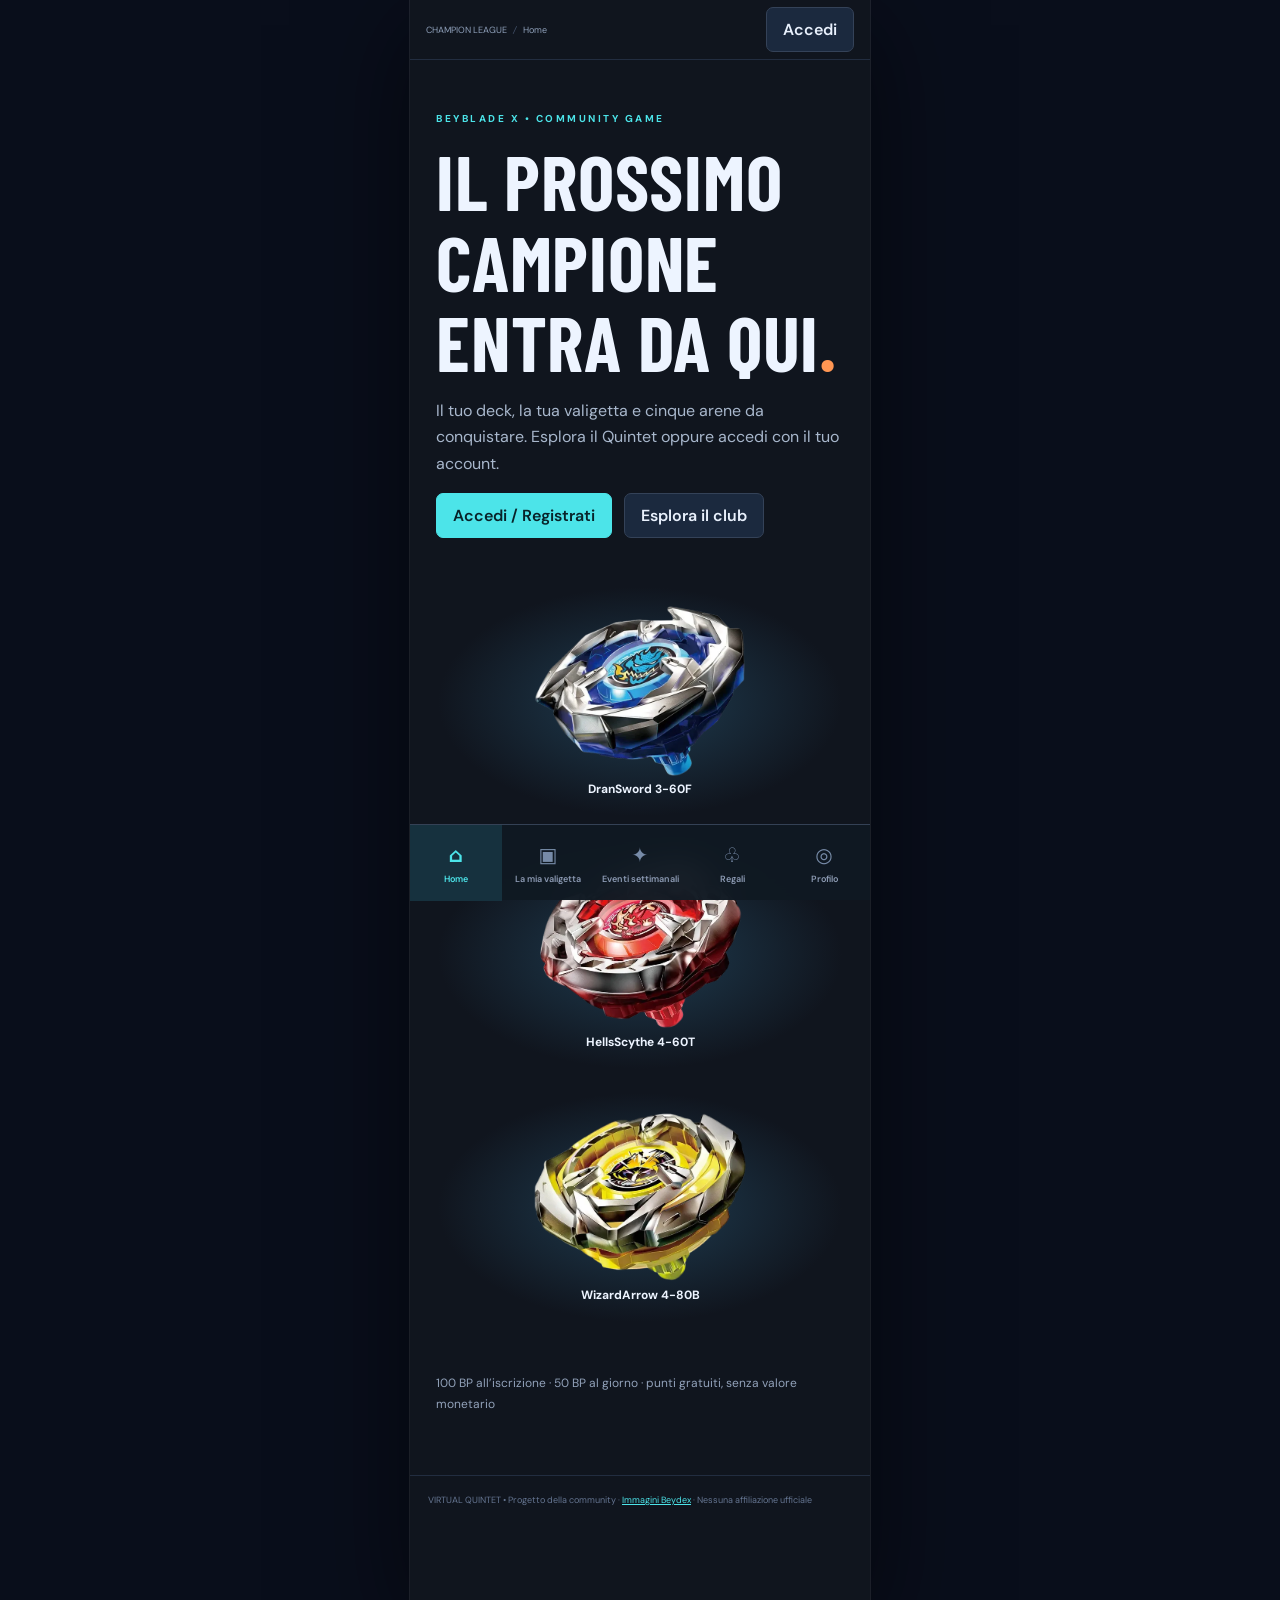
==== games.html @ 73322125 "Add files via upload" ====
<!doctype html><html lang="it"><head><meta charset="UTF-8"><meta name="viewport" content="width=device-width, initial-scale=1"><meta name="theme-color" content="#0b1020"><link rel="icon" href="./assets/icon-CeprJW05.svg"><link rel="manifest" href="./manifest.webmanifest"><title>Virtual Quintet • Beyblade X</title><script src="./supabase-config.js"></script><script src="./deck-stats.js"></script><link rel="apple-touch-icon" href="./assets/icon-180-DXrh7TxJ.png">  <script type="module" crossorigin src="./assets/virtual-quintet.source-CoMfW4U3.js"></script>
  <link rel="modulepreload" crossorigin href="./assets/react-DsRUno5P.js">
  <link rel="modulepreload" crossorigin href="./assets/qr-DpynCwP9.js">
  <link rel="modulepreload" crossorigin href="./assets/supabase-s3XNS0mn.js">
  <link rel="stylesheet" crossorigin href="./assets/virtual-quintet-CbbMuNI2.css">
</head><body><div id="vq-root"></div></body></html>
---- assets/virtual-quintet-CbbMuNI2.css ----
@import"https://fonts.googleapis.com/css2?family=Barlow+Condensed:wght@500;600;700;800&family=DM+Sans:wght@400;500;600;700&display=swap";:root{font-family:DM Sans,system-ui,sans-serif;color:#edf4ff;background:#090e1b;font-synthesis:none;color-scheme:dark;--muted:#8d9ab2;--cyan:#4ce4e9;--orange:#ff9653;--line:#273247}*{box-sizing:border-box}body{margin:0}button,input,select{font:inherit}button,a.button,.file-button{border:1px solid #344258;color:#e8f0fc;background:#1b293e;border-radius:7px;padding:11px 16px;cursor:pointer;font-weight:600;text-decoration:none;display:inline-flex;align-items:center;justify-content:center;gap:8px}button:hover,a.button:hover{border-color:var(--cyan);background:#24394c}button:disabled{opacity:.4;cursor:not-allowed}.primary{background:var(--cyan)!important;color:#082329!important;border-color:var(--cyan)!important}input,select{width:100%;padding:11px;border:1px solid #344258;background:#0c1526;border-radius:6px;color:#edf4ff}input[type=checkbox]{width:auto}input[type=range]{width:160px}label{display:block;font-size:13px;color:#b5c4da;margin:10px 0}label select,label input{margin-top:7px}a{color:var(--cyan)}h1,h2,h3,p{margin-top:0}h1,h2,.brand,.score{font-family:Barlow Condensed,Impact,sans-serif;letter-spacing:.01em}h1{font-size:clamp(36px,4vw,56px);line-height:1.05;margin-bottom:16px}h2{font-size:30px;margin-bottom:14px}h3{font-size:17px}p{line-height:1.65;color:#a8b7cc}small{font-size:12px;color:#91a1b9}button:focus-visible,a:focus-visible,[tabindex]:focus-visible{outline:3px solid var(--orange);outline-offset:3px}.layout{display:flex;min-height:100vh}.sidebar{width:244px;position:fixed;inset:0 auto 0 0;background:#0c1323;border-right:1px solid #222c40;display:flex;flex-direction:column;padding:30px 20px;z-index:10}.brand{display:flex;align-items:center;gap:12px;text-decoration:none;color:#fff;line-height:1.1;font-size:18px;letter-spacing:2px;margin-bottom:42px}.brand strong{display:block;font-size:26px;letter-spacing:1px}.brand-symbol{font-size:42px;color:var(--cyan);font-weight:800;font-style:italic;letter-spacing:-10px;padding-right:12px}.brand-symbol span{color:var(--orange)}.sidebar-caption{font-size:9px;letter-spacing:2px;color:#657590;margin:0 12px 13px}.sidebar nav{display:flex;flex-direction:column;gap:4px}.sidebar nav button{border:0;background:none;justify-content:flex-start;color:#8d9bb4;font-size:13px;padding:12px;white-space:nowrap}.sidebar nav button span{font-size:19px;width:22px;color:#778ba8}.sidebar nav button.active{color:var(--cyan);background:#16313e}.sidebar nav button.active span{color:var(--cyan)}.back-link{font-size:11px;margin:28px 10px;color:#7f91ab}.fine-print{font-size:10px;color:#53637e;margin:10px;line-height:1.8}.workspace{margin-left:244px;width:calc(100% - 244px);min-width:0}.topbar{height:80px;border-bottom:1px solid #222d40;display:flex;justify-content:space-between;align-items:center;padding:0 42px;gap:10px}.topbar>span{font-size:11px;letter-spacing:1.6px;color:#8fa0ba}.topbar em{margin:0 15px;color:#45546d}.topbar>div{display:flex;align-items:center;gap:24px}.balance{font-size:13px;color:var(--orange);font-weight:700}.topbar button{font-size:12px;padding:7px 13px}main{padding:38px 42px 60px;max-width:1450px;margin:auto}footer{padding:22px 42px;border-top:1px solid #222d40;font-size:10px;color:#657591}.eyebrow{display:block;font-size:10px;letter-spacing:2.5px;color:var(--cyan);font-weight:700;margin-bottom:15px}.hero{display:grid;grid-template-columns:1.2fr 1fr;gap:20px;background:radial-gradient(ellipse at 80% 50%,#18364c 0,transparent 60%),#101b2d;border:1px solid #2a384e;position:relative;overflow:hidden;border-radius:12px;padding:42px;margin-bottom:24px}.hero h1{font-size:clamp(42px,5vw,72px);text-transform:uppercase}.hero h1 span,.welcome h1 span{color:var(--orange)}.hero p{max-width:360px;font-size:14px}.hero-art{position:relative;display:grid;place-items:center;min-height:270px}.hero-art img{width:95%;max-height:320px;object-fit:contain;z-index:1;filter:drop-shadow(0 15px 30px #0008);animation:float 5s ease-in-out infinite}.orbit{position:absolute;width:250px;height:250px;border:1px solid #41ddea55;border-radius:50%;box-shadow:0 0 0 28px #30d9eb09,0 0 0 60px #30d9eb05}.stats-row{display:grid;grid-template-columns:repeat(4,1fr);gap:15px;margin-bottom:25px}.stats-row article{border:1px solid var(--line);background:#101a2a;border-radius:8px;padding:20px}.stats-row small{font-size:9px;letter-spacing:1.4px}.stats-row strong{display:block;font-family:Barlow Condensed,sans-serif;font-size:34px;margin-top:10px}.stats-row em{font-family:DM Sans,sans-serif;font-style:normal;font-size:12px;color:#7d91ae}.panel{background:#111c2e;border:1px solid var(--line);border-radius:9px;padding:26px;margin-bottom:24px;min-width:0}.panel>button{margin:5px 8px 5px 0}.panel p{font-size:13px}.two,.three{display:grid;grid-template-columns:repeat(2,minmax(0,1fr));gap:22px}.three{grid-template-columns:repeat(3,minmax(0,1fr))}.section-heading{display:flex;align-items:center;justify-content:space-between}.tag{font-size:9px;letter-spacing:2px;border:1px solid #2e505b;padding:9px;color:var(--cyan);border-radius:4px}.map-panel{border:1px solid #3b5167;border-radius:10px;background:#111d30;overflow:hidden;margin:22px 0}.map-panel canvas{display:block;width:100%;image-rendering:pixelated;touch-action:none}.panel-label{display:flex;justify-content:space-between;gap:15px;padding:14px 18px;font-size:9px;letter-spacing:2px;color:#8dabc2}.map-toolbar{display:flex;align-items:center;gap:16px;padding:16px;flex-wrap:wrap}.dpad{display:flex;gap:5px;touch-action:none}.dpad button{padding:10px 14px;touch-action:none;-webkit-user-select:none;user-select:none}.file-button{font-size:11px;margin:0}.file-button input{display:none}.dialogue{margin:0 16px 12px;padding:14px;background:#0a1423;border-left:2px solid var(--cyan);font-size:12px;min-height:50px}.map-panel>small{display:block;padding:0 16px 16px}.arena-grid{display:grid;grid-template-columns:repeat(auto-fit,minmax(150px,1fr));gap:12px;margin:20px 0}.arena-card{display:flex;flex-direction:column;align-items:flex-start;gap:12px;border:1px solid #2b3b50;background:#111e30;border-radius:8px;padding:18px;text-align:left;min-width:0}.arena-card strong{font-size:14px}.arena-card>span:not(.arena-number){font-size:11px;color:#92a8be}.arena-number{color:var(--cyan);font-size:32px;font-family:Barlow Condensed,sans-serif}.arena-card.mine{border-color:var(--orange)}.catalog-grid{display:grid;grid-template-columns:repeat(auto-fill,minmax(165px,1fr));gap:16px}.product-card{padding:20px;background:#111c2e;border:1px solid #2a354b;border-radius:8px;display:flex;flex-direction:column;gap:12px;min-width:0}.product-card img{width:100%;height:150px;object-fit:contain}.product-card h3{line-height:1.3;margin:0}.product-card>span,.product-card details{font-size:12px;color:#95a9bf}.product-card button{margin-top:auto}.product-card.owned{border-color:#318d89}.filters,.row{display:flex;gap:12px;align-items:center;flex-wrap:wrap}.filters{margin:22px 0}.filters input{flex:2;min-width:160px}.filters select{flex:1;min-width:120px}.note{font-size:12px;color:#9aacc1;background:#16283c;padding:16px;border-radius:6px;border-left:2px solid var(--cyan)}.deck-card input{margin-bottom:10px}.combo-image{height:160px;width:100%;object-fit:contain;margin:8px 0 16px}.stat{display:flex;align-items:center;font-size:10px;gap:8px;margin:12px 0}.stat meter{flex:1;min-width:0}.stat strong{width:38px;text-align:right}.combo-stats>strong{font-size:13px;color:var(--cyan)}.order{display:grid;grid-template-columns:repeat(3,minmax(0,1fr));gap:10px}.order select{font-size:12px}.alert{padding:15px 18px;border-radius:6px;white-space:pre-wrap;font:inherit;font-size:13px;overflow-wrap:anywhere}.alert.error{background:#3a202b;color:#ffc9d0;border:1px solid #7d3c4e}.alert.success{background:#123137;color:#9eeee4;border:1px solid #2a666b}.welcome{padding:32px 10px}.welcome h1{font-size:clamp(48px,6vw,82px);text-transform:uppercase}.welcome>p{max-width:550px}.welcome .three{margin:48px 0}.starter-visual{text-align:center;background:radial-gradient(ellipse,#1f3c50,transparent 70%);padding:20px}.starter-visual img{height:170px;width:100%;object-fit:contain}.starter-visual strong{display:block;font-size:12px}.choice-grid{display:grid;grid-template-columns:repeat(auto-fill,minmax(125px,1fr));gap:10px}.choice-grid button{flex-direction:column;font-size:10px;padding:10px}.choice-grid img{width:100%;height:80px;object-fit:contain}.choice-grid .chosen{border-color:var(--orange);opacity:1}.gift-row{display:flex;gap:25px}.gift-row>img{width:160px;height:160px;object-fit:contain}.gift-row>div{flex:1}.profile-card{display:flex;flex-direction:column;align-items:flex-start;gap:15px}.profile-card code{word-break:break-all}.ranking{list-style:none;padding:0;counter-reset:rank}.ranking li{display:flex;align-items:center;gap:20px;padding:20px;background:#111b2c;border-bottom:1px solid #29364b;counter-increment:rank}.ranking li:before{content:counter(rank,decimal-leading-zero);color:#7288a2}.ranking li span{margin-left:auto;color:var(--cyan)}.ledger,.event-row{display:flex;justify-content:space-between;gap:15px;font-size:12px;padding:15px 0;border-bottom:1px solid var(--line);align-items:center}.ledger strong{white-space:nowrap;color:var(--orange)}.modal-backdrop{position:fixed;top:0;right:0;bottom:0;left:0;background:#020711d9;z-index:100;display:grid;place-items:center;padding:20px;-webkit-backdrop-filter:blur(6px);backdrop-filter:blur(6px)}.modal{position:relative;width:min(700px,100%);max-height:90dvh;overflow:auto;border:1px solid #3e526d;background:#101d30;border-radius:12px;padding:32px}.modal-close{position:absolute;right:14px;top:12px;padding:5px 12px;font-size:20px}.modal>.eyebrow{padding-right:25px}.stadium{position:relative;height:240px;max-width:440px;margin:10px auto;background:radial-gradient(ellipse,#1d4665 20%,#10233d 60%,#32bdd4 61%,#142d45 65%,transparent 66%);overflow:hidden;border-radius:50%}.spin{position:absolute;width:48px;height:48px;display:grid;place-items:center;top:45%;border-radius:50%;border:8px dashed currentColor;background:#101a2b;font-weight:700}.bey-a{left:25%;color:var(--cyan);animation:orbit-a 1s linear infinite}.bey-b{right:25%;color:var(--orange);animation:orbit-b .8s linear infinite}.loser{animation-duration:1.8s}.finish-over .loser,.finish-xtreme .loser{animation:exit-ring 1.7s ease-in forwards}.finish-burst .loser{animation:burst 1.7s ease-in forwards}.finish-spin .loser{animation:stop-spin 1.7s ease-out forwards}.finish-label{position:absolute;bottom:15px;width:100%;text-align:center;font-family:Barlow Condensed,sans-serif;font-size:24px;color:#e5faff;text-shadow:0 3px 8px #000}.replay{text-align:center}.replay .row{justify-content:center}.score{font-size:42px;color:var(--cyan)}progress{width:100%;accent-color:var(--cyan)}@keyframes float{50%{transform:translateY(-12px) rotate(8deg)}}@keyframes orbit-a{to{transform:rotate(360deg) translate(28px) rotate(-360deg)}}@keyframes orbit-b{to{transform:rotate(-360deg) translate(24px) rotate(360deg)}}@keyframes exit-ring{to{transform:translate(170px,-100px) rotate(720deg);opacity:0}}@keyframes burst{to{transform:scale(1.8) rotate(420deg);opacity:0;border-width:2px}}@keyframes stop-spin{to{transform:rotate(500deg) skew(20deg);filter:grayscale(1)}}@media(max-width:1100px){.sidebar{width:210px;padding:25px 14px}.workspace{margin-left:210px;width:calc(100% - 210px)}main{padding:28px 25px}.topbar{padding:0 25px}.three{grid-template-columns:repeat(2,minmax(0,1fr))}.stats-row{grid-template-columns:repeat(2,1fr)}.hero{padding:30px}.hero-art{min-height:220px}}@media(max-width:760px){.layout{display:block}.sidebar{position:fixed;inset:auto 0 0;width:100%;height:70px;padding:0;background:#0c1526f5;border-top:1px solid #334158;border-right:0;display:block;-webkit-backdrop-filter:blur(12px);backdrop-filter:blur(12px)}.brand,.sidebar-caption,.back-link,.fine-print{display:none}.sidebar nav{flex-direction:row;overflow-x:auto;height:70px;gap:0}.sidebar nav button{flex-direction:column;justify-content:center;gap:4px;padding:6px 13px;min-width:75px;font-size:9px;border-radius:0}.sidebar nav button span{font-size:19px}.workspace{width:100%;margin:0;padding-bottom:70px}.topbar{height:64px;padding:0 18px}.topbar>span{font-size:9px;letter-spacing:.7px}.topbar em{margin:0 6px}.topbar>div{gap:12px}.balance{font-size:11px}main{padding:28px 18px 40px}.hero{grid-template-columns:1fr;padding:26px;gap:0}.hero h1{font-size:50px}.hero-art{min-height:180px;height:180px;position:absolute;width:180px;right:-30px;bottom:20px;opacity:.2;pointer-events:none}.hero>div:first-child{position:relative;z-index:2}.hero p{max-width:230px}.hero-art img{max-height:180px}.orbit{width:140px;height:140px}.two,.three{grid-template-columns:1fr}.stats-row{gap:10px}.stats-row article{padding:16px}.panel{padding:20px}.section-heading .tag{display:none}.section-heading h1{font-size:36px}.map-toolbar{gap:10px;padding:12px}.dpad{width:100%}.dpad button{flex:1}.map-toolbar>button{flex:1;font-size:12px}.file-button{flex:1;padding:12px 8px}.arena-grid{grid-template-columns:repeat(2,minmax(0,1fr))}.arena-card:last-child{grid-column:auto}.catalog-grid{grid-template-columns:repeat(2,minmax(0,1fr));gap:10px}.product-card{padding:14px}.product-card img{height:120px}.product-card h3{font-size:13px}.product-card button{padding:10px;font-size:11px}.welcome{padding:15px 0}.welcome .three{grid-template-columns:repeat(3,minmax(0,1fr));gap:2px}.starter-visual{padding:0}.starter-visual img{height:100px}.starter-visual strong{font-size:9px}.welcome h1{font-size:48px}.modal{padding:25px 18px}.order{gap:5px}.order select{font-size:10px;padding:8px}.gift-row{display:block}.gift-row>img{height:130px;width:100%}.event-row{flex-wrap:wrap}.event-row>div{width:100%}footer{padding:20px 18px}.ledger{font-size:11px}.filters{flex-direction:column}.filters>*{width:100%}.modal-backdrop{padding:10px}}@media(prefers-reduced-motion:reduce){*,*:before,*:after{animation:none!important;scroll-behavior:auto!important}}.avatar{width:80px;height:80px;border-radius:16px;color:#101b30;display:grid;place-items:center;font-family:Barlow Condensed,sans-serif;font-weight:800;font-size:32px}.avatar-small{width:38px;height:38px;font-size:16px;border-radius:8px;padding:0;min-width:38px}.bracket{display:flex;gap:24px;overflow:auto;padding:10px 0 20px}.bracket-round{min-width:230px;display:flex;flex-direction:column;justify-content:space-around;gap:18px}.bracket-round article{background:#0a1323;border:1px solid #2c3e55;padding:16px;border-radius:8px;font-size:13px}.bracket-round article>div{display:flex;justify-content:space-between;padding:8px 0}.bracket-round .victor{color:var(--cyan)}.bracket-round small{display:block;margin:10px 0}.bracket-round button{font-size:11px;padding:8px 12px}textarea{font:13px monospace;width:100%;background:#0a1527;border:1px solid #3b4a61;color:#eaf3ff;border-radius:6px;padding:12px;resize:vertical}details>pre{max-width:100%;overflow:auto;font-size:11px}details{margin:10px 0}summary{cursor:pointer;font-size:12px;color:#a4bfd3}.tile-editor{max-width:100%;max-height:450px;overflow:auto;border:1px solid #3b506b;padding:8px;background:#07101f;margin:14px 0;touch-action:pan-x pan-y}.lucky-reveal{text-align:center;margin-top:28px;padding:25px;border:1px solid #4d676a;border-radius:9px;background:radial-gradient(circle at center,#284959,#0d1a2a 70%)}.lucky-reveal>img{height:180px;max-width:100%;object-fit:contain;animation:prize-pop .7s ease-out}.lucky-ticket{display:flex;flex-direction:column;justify-content:center;gap:15px;margin:0 auto 25px;position:relative;width:min(300px,100%);height:170px;background:linear-gradient(125deg,#f7a15d,#ffc578);color:#3a2416;clip-path:polygon(0 0,100% 0,100% 40%,96% 50%,100% 60%,100% 100%,0 100%,0 60%,4% 50%,0 40%);animation:ticket-shake .2s alternate infinite}.lucky-ticket>span{letter-spacing:3px;font-size:11px}.lucky-ticket>strong{font-family:Barlow Condensed,sans-serif;font-size:32px}.lucky-ticket>i{font-style:normal;font-size:28px}.lucky-ticket.opened{animation:prize-pop .6s ease-out;background:linear-gradient(125deg,#45e0de,#a4f4f3)}@keyframes ticket-shake{0%{transform:rotate(-2deg)}to{transform:rotate(2deg)}}@keyframes prize-pop{0%{transform:scale(.4);opacity:0}to{transform:scale(1);opacity:1}}.choice-grid.revealed button{animation:prize-pop .7s ease-out;opacity:1}.choice-grid.revealed button:nth-child(3n){animation-duration:1.1s}.choice-grid.revealed button:nth-child(3n+1){animation-duration:.9s}.phone-layout{display:block;width:100%;max-width:460px;margin:0 auto;background:#10151e;min-height:100dvh;box-shadow:0 0 0 1px #ffffff16,0 25px 100px #0008}.phone-layout .workspace{width:100%;margin:0;padding-bottom:82px}.phone-layout .sidebar{position:fixed;inset:auto auto 0 50%;transform:translate(-50%);width:min(460px,100%);height:76px;padding:0;background:#101923f5;border:0;border-top:1px solid #344155;display:block;-webkit-backdrop-filter:blur(12px);backdrop-filter:blur(12px)}.phone-layout .brand,.phone-layout .sidebar-caption,.phone-layout .back-link,.phone-layout .fine-print{display:none}.phone-layout .sidebar nav{display:flex;flex-direction:row;justify-content:space-around;gap:0;height:76px;overflow-x:auto}.phone-layout .sidebar nav button{flex:1;min-width:0;flex-direction:column;justify-content:center;padding:8px 4px;gap:5px;font-size:9px;border-radius:0;white-space:normal}.phone-layout .sidebar nav button span{font-size:20px}.phone-layout .topbar{padding:0 16px;height:60px}.phone-layout .topbar>span{font-size:9px;letter-spacing:0}.phone-layout .topbar em{margin:0 4px}.phone-layout .topbar>div{gap:8px}.phone-layout .balance{font-size:10px}.phone-layout main{padding:20px 16px 30px}.phone-layout footer{padding:18px;font-size:9px}.phone-layout .three,.phone-layout .two{grid-template-columns:1fr}.phone-layout .stats-row{grid-template-columns:1fr 1fr;gap:10px}.phone-layout .hero{padding:22px;grid-template-columns:1fr}.phone-layout .hero-art{display:none}.phone-layout .hero h1{font-size:42px}.single-game .game-back{display:inline-flex;text-decoration:none;padding:10px 0 18px;min-height:44px;color:#c4cdd9}.game-cover{position:relative;overflow:hidden;padding:24px 18px;border-radius:22px;background:radial-gradient(circle at 90% 35%,#465e7c,transparent 70%),#18263a;margin-bottom:18px;min-height:200px}.game-cover>img{float:right;width:130px;height:130px;object-fit:contain;filter:drop-shadow(0 10px 15px #0008);margin:5px -12px 8px 10px}.game-cover h1{font-size:40px;margin-bottom:12px}.game-cover .eyebrow{font-size:9px;color:#ffd574;letter-spacing:1px}.game-cover p{font-size:13px;line-height:1.5;margin:0;color:#e0e8f5}.single-game>.panel{padding:20px;border-radius:20px}.single-game>.panel>.eyebrow,.single-game>.panel>h2{display:none}.single-game .panel>button{width:100%;margin:10px 0;min-height:48px}.type-picks{display:grid;grid-template-columns:repeat(3,minmax(0,1fr));gap:8px;margin:16px 0 24px}.type-picks button{flex-direction:column;padding:10px 4px;font-size:11px;min-width:0}.type-picks img{width:100%;height:74px;object-fit:contain}.type-picks .chosen{border:2px solid #ffd574;background:#4b4024}.single-game h3{font-size:15px;line-height:1.5}.single-game .arena-grid{grid-template-columns:1fr 1fr}.single-game .arena-card{padding:12px;gap:8px}.single-game .arena-card button{width:100%;font-size:11px;min-height:46px;padding:9px 4px}.single-game .choice-grid{grid-template-columns:repeat(3,minmax(0,1fr));gap:8px}.single-game .choice-grid button{min-width:0;overflow-wrap:anywhere;min-height:125px}.single-game .event-row{flex-wrap:wrap}.single-game .event-row>div{width:100%}.single-game .event-row button{flex:1}.game-menu{display:grid;gap:14px}.game-menu button{width:100%;min-height:120px;text-align:left;justify-content:flex-start;padding:15px;border-radius:18px;background:linear-gradient(120deg,#263b53,#162130)}.game-menu img{width:88px;height:88px;object-fit:contain}.game-menu button>span:nth-child(2){display:flex;flex:1;flex-direction:column;gap:8px}.game-menu strong{font-size:20px}.game-menu small{color:#ffd574}
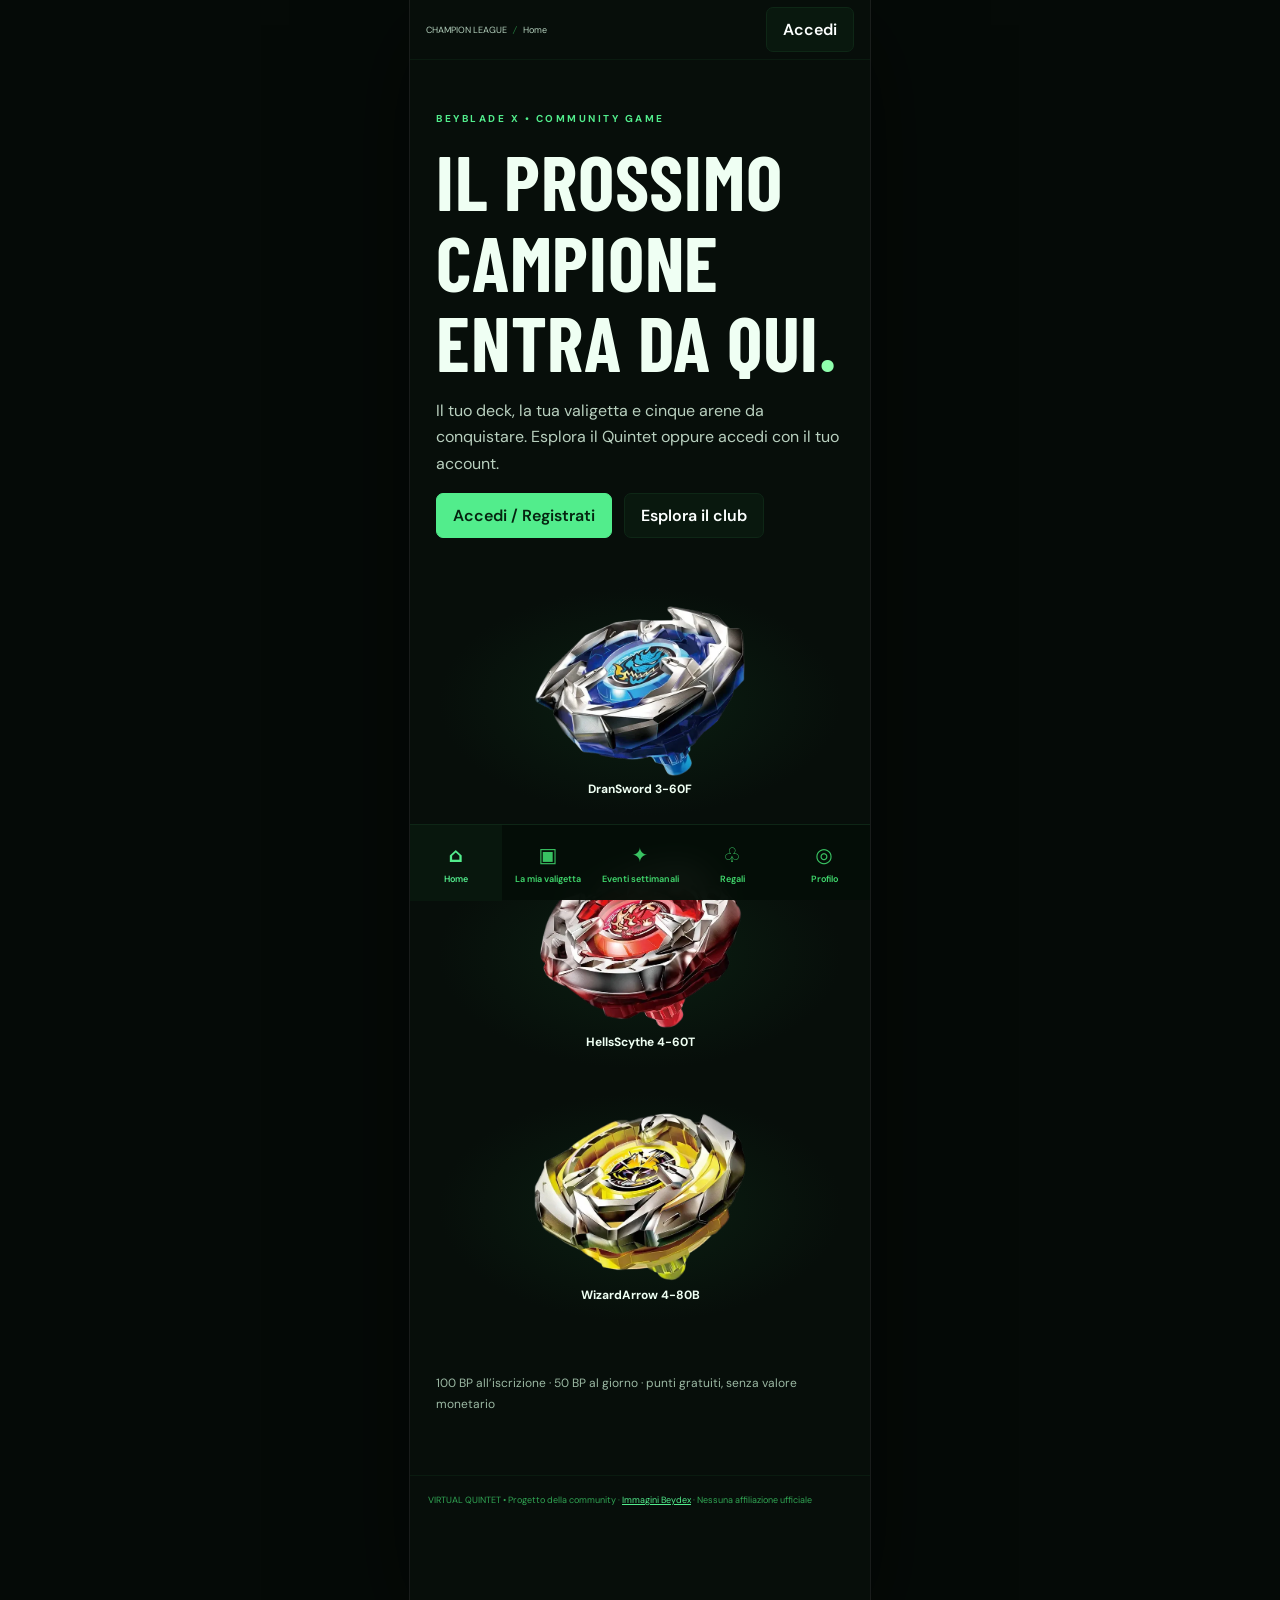
==== commit d677e5f3: "Add files via upload" ====
--- a/games.html
+++ b/games.html
@@ -1,6 +1,6 @@
-<!doctype html><html lang="it"><head><meta charset="UTF-8"><meta name="viewport" content="width=device-width, initial-scale=1"><meta name="theme-color" content="#0b1020"><link rel="icon" href="./assets/icon-CeprJW05.svg"><link rel="manifest" href="./manifest.webmanifest"><title>Virtual Quintet • Beyblade X</title><script src="./supabase-config.js"></script><script src="./deck-stats.js"></script><link rel="apple-touch-icon" href="./assets/icon-180-DXrh7TxJ.png">  <script type="module" crossorigin src="./assets/virtual-quintet.source-CoMfW4U3.js"></script>
+<!doctype html><html lang="it"><head><meta charset="UTF-8"><meta name="viewport" content="width=device-width, initial-scale=1"><meta name="theme-color" content="#050a07"><link rel="icon" href="./assets/icon-BPSHUrwV.svg"><link rel="manifest" href="./manifest.webmanifest"><title>Virtual Quintet • Beyblade X</title><script src="./supabase-config.js"></script><script src="./deck-stats.js"></script><link rel="apple-touch-icon" href="./assets/icon-180-C1kvj8vR.png">  <script type="module" crossorigin src="./assets/virtual-quintet.source-pZGwaOQ7.js"></script>
   <link rel="modulepreload" crossorigin href="./assets/react-DsRUno5P.js">
   <link rel="modulepreload" crossorigin href="./assets/qr-DpynCwP9.js">
   <link rel="modulepreload" crossorigin href="./assets/supabase-s3XNS0mn.js">
-  <link rel="stylesheet" crossorigin href="./assets/virtual-quintet-CbbMuNI2.css">
+  <link rel="stylesheet" crossorigin href="./assets/virtual-quintet-DlWoCdtH.css">
 </head><body><div id="vq-root"></div></body></html>
--- a/assets/virtual-quintet-DlWoCdtH.css
+++ b/assets/virtual-quintet-DlWoCdtH.css
@@ -0,0 +1 @@
+@import"https://fonts.googleapis.com/css2?family=Barlow+Condensed:wght@500;600;700;800&family=DM+Sans:wght@400;500;600;700&display=swap";:root{font-family:DM Sans,system-ui,sans-serif;color:#fff;background:#040a06;font-synthesis:none;color-scheme:dark;--muted:#40d76c;--cyan:#3ed169;--orange:#44e473;--line:#0b1e12}*{box-sizing:border-box}body{margin:0}button,input,select{font:inherit}button,a.button,.file-button{border:1px solid #0e2716;color:#fcfffe;background:#09180e;border-radius:7px;padding:11px 16px;cursor:pointer;font-weight:600;text-decoration:none;display:inline-flex;align-items:center;justify-content:center;gap:8px}button:hover,a.button:hover{border-color:var(--cyan);background:#0b1f12}button:disabled{opacity:.4;cursor:not-allowed}.primary{background:var(--cyan)!important;color:#050d08!important;border-color:var(--cyan)!important}input,select{width:100%;padding:11px;border:1px solid #0e2716;background:#050e08;border-radius:6px;color:#fff}input[type=checkbox]{width:auto}input[type=range]{width:160px}label{display:block;font-size:13px;color:#50f588;margin:10px 0}label select,label input{margin-top:7px}a{color:var(--cyan)}h1,h2,h3,p{margin-top:0}h1,h2,.brand,.score{font-family:Barlow Condensed,Impact,sans-serif;letter-spacing:.01em}h1{font-size:clamp(36px,4vw,56px);line-height:1.05;margin-bottom:16px}h2{font-size:30px;margin-bottom:14px}h3{font-size:17px}p{line-height:1.65;color:#4af57e}small{font-size:12px;color:#42df70}button:focus-visible,a:focus-visible,[tabindex]:focus-visible{outline:3px solid var(--orange);outline-offset:3px}.layout{display:flex;min-height:100vh}.sidebar{width:244px;position:fixed;inset:0 auto 0 0;background:#050d08;border-right:1px solid #0a1b10;display:flex;flex-direction:column;padding:30px 20px;z-index:10}.brand{display:flex;align-items:center;gap:12px;text-decoration:none;color:#fff;line-height:1.1;font-size:18px;letter-spacing:2px;margin-bottom:42px}.brand strong{display:block;font-size:26px;letter-spacing:1px}.brand-symbol{font-size:42px;color:var(--cyan);font-weight:800;font-style:italic;letter-spacing:-10px;padding-right:12px}.brand-symbol span{color:var(--orange)}.sidebar-caption{font-size:9px;letter-spacing:2px;color:#31a553;margin:0 12px 13px}.sidebar nav{display:flex;flex-direction:column;gap:4px}.sidebar nav button{border:0;background:none;justify-content:flex-start;color:#40d96d;font-size:13px;padding:12px;white-space:nowrap}.sidebar nav button span{font-size:19px;width:22px;color:#39c262}.sidebar nav button.active{color:var(--cyan);background:#08170d}.sidebar nav button.active span{color:var(--cyan)}.back-link{font-size:11px;margin:28px 10px;color:#3cc965}.fine-print{font-size:10px;color:#2a8d47;margin:10px;line-height:1.8}.workspace{margin-left:244px;width:calc(100% - 244px);min-width:0}.topbar{height:80px;border-bottom:1px solid #0a1b10;display:flex;justify-content:space-between;align-items:center;padding:0 42px;gap:10px}.topbar>span{font-size:11px;letter-spacing:1.6px;color:#42de70}.topbar em{margin:0 15px;color:#24783d}.topbar>div{display:flex;align-items:center;gap:24px}.balance{font-size:13px;color:var(--orange);font-weight:700}.topbar button{font-size:12px;padding:7px 13px}main{padding:38px 42px 60px;max-width:1450px;margin:auto}footer{padding:22px 42px;border-top:1px solid #0a1b10;font-size:10px;color:#31a654}.eyebrow{display:block;font-size:10px;letter-spacing:2.5px;color:var(--cyan);font-weight:700;margin-bottom:15px}.hero{display:grid;grid-template-columns:1.2fr 1fr;gap:20px;background:radial-gradient(ellipse at 80% 50%,#0a1c10 0,transparent 60%),#06110a;border:1px solid #0c2113;position:relative;overflow:hidden;border-radius:12px;padding:42px;margin-bottom:24px}.hero h1{font-size:clamp(42px,5vw,72px);text-transform:uppercase}.hero h1 span,.welcome h1 span{color:var(--orange)}.hero p{max-width:360px;font-size:14px}.hero-art{position:relative;display:grid;place-items:center;min-height:270px}.hero-art img{width:95%;max-height:320px;object-fit:contain;z-index:1;filter:drop-shadow(0 15px 30px #0008);animation:float 5s ease-in-out infinite}.orbit{position:absolute;width:250px;height:250px;border:1px solid #3cca6655;border-radius:50%;box-shadow:0 0 0 28px #39bf6009,0 0 0 60px #39bf6005}.stats-row{display:grid;grid-template-columns:repeat(4,1fr);gap:15px;margin-bottom:25px}.stats-row article{border:1px solid var(--line);background:#061009;border-radius:8px;padding:20px}.stats-row small{font-size:9px;letter-spacing:1.4px}.stats-row strong{display:block;font-family:Barlow Condensed,sans-serif;font-size:34px;margin-top:10px}.stats-row em{font-family:DM Sans,sans-serif;font-style:normal;font-size:12px;color:#3cca66}.panel{background:#06110a;border:1px solid var(--line);border-radius:9px;padding:26px;margin-bottom:24px;min-width:0}.panel>button{margin:5px 8px 5px 0}.panel p{font-size:13px}.two,.three{display:grid;grid-template-columns:repeat(2,minmax(0,1fr));gap:22px}.three{grid-template-columns:repeat(3,minmax(0,1fr))}.section-heading{display:flex;align-items:center;justify-content:space-between}.tag{font-size:9px;letter-spacing:2px;border:1px solid #0e2616;padding:9px;color:var(--cyan);border-radius:4px}.map-panel{border:1px solid #102d1a;border-radius:10px;background:#07120a;overflow:hidden;margin:22px 0}.map-panel canvas{display:block;width:100%;image-rendering:pixelated;touch-action:none}.panel-label{display:flex;justify-content:space-between;gap:15px;padding:14px 18px;font-size:9px;letter-spacing:2px;color:#43e272}.map-toolbar{display:flex;align-items:center;gap:16px;padding:16px;flex-wrap:wrap}.dpad{display:flex;gap:5px;touch-action:none}.dpad button{padding:10px 14px;touch-action:none;-webkit-user-select:none;user-select:none}.file-button{font-size:11px;margin:0}.file-button input{display:none}.dialogue{margin:0 16px 12px;padding:14px;background:#050c07;border-left:2px solid var(--cyan);font-size:12px;min-height:50px}.map-panel>small{display:block;padding:0 16px 16px}.arena-grid{display:grid;grid-template-columns:repeat(auto-fit,minmax(150px,1fr));gap:12px;margin:20px 0}.arena-card{display:flex;flex-direction:column;align-items:flex-start;gap:12px;border:1px solid #0c2214;background:#07120a;border-radius:8px;padding:18px;text-align:left;min-width:0}.arena-card strong{font-size:14px}.arena-card>span:not(.arena-number){font-size:11px;color:#43e372}.arena-number{color:var(--cyan);font-size:32px;font-family:Barlow Condensed,sans-serif}.arena-card.mine{border-color:var(--orange)}.catalog-grid{display:grid;grid-template-columns:repeat(auto-fill,minmax(165px,1fr));gap:16px}.product-card{padding:20px;background:#06110a;border:1px solid #0c2013;border-radius:8px;display:flex;flex-direction:column;gap:12px;min-width:0}.product-card img{width:100%;height:150px;object-fit:contain}.product-card h3{line-height:1.3;margin:0}.product-card>span,.product-card details{font-size:12px;color:#44e674}.product-card button{margin-top:auto}.product-card.owned{border-color:#268041}.filters,.row{display:flex;gap:12px;align-items:center;flex-wrap:wrap}.filters{margin:22px 0}.filters input{flex:2;min-width:160px}.filters select{flex:1;min-width:120px}.note{font-size:12px;color:#45ea76;background:#08170d;padding:16px;border-radius:6px;border-left:2px solid var(--cyan)}.deck-card input{margin-bottom:10px}.combo-image{height:160px;width:100%;object-fit:contain;margin:8px 0 16px}.stat{display:flex;align-items:center;font-size:10px;gap:8px;margin:12px 0}.stat meter{flex:1;min-width:0}.stat strong{width:38px;text-align:right}.combo-stats>strong{font-size:13px;color:var(--cyan)}.order{display:grid;grid-template-columns:repeat(3,minmax(0,1fr));gap:10px}.order select{font-size:12px}.alert{padding:15px 18px;border-radius:6px;white-space:pre-wrap;font:inherit;font-size:13px;overflow-wrap:anywhere}.alert.error{background:#09190e;color:#eefaf0;border:1px solid #257d3f}.alert.success{background:#07140c;color:#4ff587;border:1px solid #0f2918}.welcome{padding:32px 10px}.welcome h1{font-size:clamp(48px,6vw,82px);text-transform:uppercase}.welcome>p{max-width:550px}.welcome .three{margin:48px 0}.starter-visual{text-align:center;background:radial-gradient(ellipse,#0b1f12,transparent 70%);padding:20px}.starter-visual img{height:170px;width:100%;object-fit:contain}.starter-visual strong{display:block;font-size:12px}.choice-grid{display:grid;grid-template-columns:repeat(auto-fill,minmax(125px,1fr));gap:10px}.choice-grid button{flex-direction:column;font-size:10px;padding:10px}.choice-grid img{width:100%;height:80px;object-fit:contain}.choice-grid .chosen{border-color:var(--orange);opacity:1}.gift-row{display:flex;gap:25px}.gift-row>img{width:160px;height:160px;object-fit:contain}.gift-row>div{flex:1}.profile-card{display:flex;flex-direction:column;align-items:flex-start;gap:15px}.profile-card code{word-break:break-all}.ranking{list-style:none;padding:0;counter-reset:rank}.ranking li{display:flex;align-items:center;gap:20px;padding:20px;background:#06110a;border-bottom:1px solid #0c2013;counter-increment:rank}.ranking li:before{content:counter(rank,decimal-leading-zero);color:#37ba5e}.ranking li span{margin-left:auto;color:var(--cyan)}.ledger,.event-row{display:flex;justify-content:space-between;gap:15px;font-size:12px;padding:15px 0;border-bottom:1px solid var(--line);align-items:center}.ledger strong{white-space:nowrap;color:var(--orange)}.modal-backdrop{position:fixed;top:0;right:0;bottom:0;left:0;background:#020503d9;z-index:100;display:grid;place-items:center;padding:20px;-webkit-backdrop-filter:blur(6px);backdrop-filter:blur(6px)}.modal{position:relative;width:min(700px,100%);max-height:90dvh;overflow:auto;border:1px solid #22733a;background:#06120a;border-radius:12px;padding:32px}.modal-close{position:absolute;right:14px;top:12px;padding:5px 12px;font-size:20px}.modal>.eyebrow{padding-right:25px}.stadium{position:relative;height:240px;max-width:440px;margin:10px auto;background:radial-gradient(ellipse,#0d2415 20%,#08150c 60%,#34b159 61%,#09180e 65%,transparent 66%);overflow:hidden;border-radius:50%}.spin{position:absolute;width:48px;height:48px;display:grid;place-items:center;top:45%;border-radius:50%;border:8px dashed currentColor;background:#061009;font-weight:700}.bey-a{left:25%;color:var(--cyan);animation:orbit-a 1s linear infinite}.bey-b{right:25%;color:var(--orange);animation:orbit-b .8s linear infinite}.loser{animation-duration:1.8s}.finish-over .loser,.finish-xtreme .loser{animation:exit-ring 1.7s ease-in forwards}.finish-burst .loser{animation:burst 1.7s ease-in forwards}.finish-spin .loser{animation:stop-spin 1.7s ease-out forwards}.finish-label{position:absolute;bottom:15px;width:100%;text-align:center;font-family:Barlow Condensed,sans-serif;font-size:24px;color:#fcfffe;text-shadow:0 3px 8px #000}.replay{text-align:center}.replay .row{justify-content:center}.score{font-size:42px;color:var(--cyan)}progress{width:100%;accent-color:var(--cyan)}@keyframes float{50%{transform:translateY(-12px) rotate(8deg)}}@keyframes orbit-a{to{transform:rotate(360deg) translate(28px) rotate(-360deg)}}@keyframes orbit-b{to{transform:rotate(-360deg) translate(24px) rotate(360deg)}}@keyframes exit-ring{to{transform:translate(170px,-100px) rotate(720deg);opacity:0}}@keyframes burst{to{transform:scale(1.8) rotate(420deg);opacity:0;border-width:2px}}@keyframes stop-spin{to{transform:rotate(500deg) skew(20deg);filter:grayscale(1)}}@media(max-width:1100px){.sidebar{width:210px;padding:25px 14px}.workspace{margin-left:210px;width:calc(100% - 210px)}main{padding:28px 25px}.topbar{padding:0 25px}.three{grid-template-columns:repeat(2,minmax(0,1fr))}.stats-row{grid-template-columns:repeat(2,1fr)}.hero{padding:30px}.hero-art{min-height:220px}}@media(max-width:760px){.layout{display:block}.sidebar{position:fixed;inset:auto 0 0;width:100%;height:70px;padding:0;background:#050e08f5;border-top:1px solid #0e2616;border-right:0;display:block;-webkit-backdrop-filter:blur(12px);backdrop-filter:blur(12px)}.brand,.sidebar-caption,.back-link,.fine-print{display:none}.sidebar nav{flex-direction:row;overflow-x:auto;height:70px;gap:0}.sidebar nav button{flex-direction:column;justify-content:center;gap:4px;padding:6px 13px;min-width:75px;font-size:9px;border-radius:0}.sidebar nav button span{font-size:19px}.workspace{width:100%;margin:0;padding-bottom:70px}.topbar{height:64px;padding:0 18px}.topbar>span{font-size:9px;letter-spacing:.7px}.topbar em{margin:0 6px}.topbar>div{gap:12px}.balance{font-size:11px}main{padding:28px 18px 40px}.hero{grid-template-columns:1fr;padding:26px;gap:0}.hero h1{font-size:50px}.hero-art{min-height:180px;height:180px;position:absolute;width:180px;right:-30px;bottom:20px;opacity:.2;pointer-events:none}.hero>div:first-child{position:relative;z-index:2}.hero p{max-width:230px}.hero-art img{max-height:180px}.orbit{width:140px;height:140px}.two,.three{grid-template-columns:1fr}.stats-row{gap:10px}.stats-row article{padding:16px}.panel{padding:20px}.section-heading .tag{display:none}.section-heading h1{font-size:36px}.map-toolbar{gap:10px;padding:12px}.dpad{width:100%}.dpad button{flex:1}.map-toolbar>button{flex:1;font-size:12px}.file-button{flex:1;padding:12px 8px}.arena-grid{grid-template-columns:repeat(2,minmax(0,1fr))}.arena-card:last-child{grid-column:auto}.catalog-grid{grid-template-columns:repeat(2,minmax(0,1fr));gap:10px}.product-card{padding:14px}.product-card img{height:120px}.product-card h3{font-size:13px}.product-card button{padding:10px;font-size:11px}.welcome{padding:15px 0}.welcome .three{grid-template-columns:repeat(3,minmax(0,1fr));gap:2px}.starter-visual{padding:0}.starter-visual img{height:100px}.starter-visual strong{font-size:9px}.welcome h1{font-size:48px}.modal{padding:25px 18px}.order{gap:5px}.order select{font-size:10px;padding:8px}.gift-row{display:block}.gift-row>img{height:130px;width:100%}.event-row{flex-wrap:wrap}.event-row>div{width:100%}footer{padding:20px 18px}.ledger{font-size:11px}.filters{flex-direction:column}.filters>*{width:100%}.modal-backdrop{padding:10px}}@media(prefers-reduced-motion:reduce){*,*:before,*:after{animation:none!important;scroll-behavior:auto!important}}.avatar{width:80px;height:80px;border-radius:16px;color:#06120a;display:grid;place-items:center;font-family:Barlow Condensed,sans-serif;font-weight:800;font-size:32px}.avatar-small{width:38px;height:38px;font-size:16px;border-radius:8px;padding:0;min-width:38px}.bracket{display:flex;gap:24px;overflow:auto;padding:10px 0 20px}.bracket-round{min-width:230px;display:flex;flex-direction:column;justify-content:space-around;gap:18px}.bracket-round article{background:#050c07;border:1px solid #0d2315;padding:16px;border-radius:8px;font-size:13px}.bracket-round article>div{display:flex;justify-content:space-between;padding:8px 0}.bracket-round .victor{color:var(--cyan)}.bracket-round small{display:block;margin:10px 0}.bracket-round button{font-size:11px;padding:8px 12px}textarea{font:13px monospace;width:100%;background:#050d08;border:1px solid #102b19;color:#fff;border-radius:6px;padding:12px;resize:vertical}details>pre{max-width:100%;overflow:auto;font-size:11px}details{margin:10px 0}summary{cursor:pointer;font-size:12px;color:#4bf580}.tile-editor{max-width:100%;max-height:450px;overflow:auto;border:1px solid #112e1b;padding:8px;background:#040a06;margin:14px 0;touch-action:pan-x pan-y}.lucky-reveal{text-align:center;margin-top:28px;padding:25px;border:1px solid #257c3e;border-radius:9px;background:radial-gradient(circle at center,#0d2315,#060f09 70%)}.lucky-reveal>img{height:180px;max-width:100%;object-fit:contain;animation:prize-pop .7s ease-out}.lucky-ticket{display:flex;flex-direction:column;justify-content:center;gap:15px;margin:0 auto 25px;position:relative;width:min(300px,100%);height:170px;background:linear-gradient(125deg,#44e674,#4bf580);color:#08160d;clip-path:polygon(0 0,100% 0,100% 40%,96% 50%,100% 60%,100% 100%,0 100%,0 60%,4% 50%,0 40%);animation:ticket-shake .2s alternate infinite}.lucky-ticket>span{letter-spacing:3px;font-size:11px}.lucky-ticket>strong{font-family:Barlow Condensed,sans-serif;font-size:32px}.lucky-ticket>i{font-style:normal;font-size:28px}.lucky-ticket.opened{animation:prize-pop .6s ease-out;background:linear-gradient(125deg,#3bc664,#52f58b)}@keyframes ticket-shake{0%{transform:rotate(-2deg)}to{transform:rotate(2deg)}}@keyframes prize-pop{0%{transform:scale(.4);opacity:0}to{transform:scale(1);opacity:1}}.choice-grid.revealed button{animation:prize-pop .7s ease-out;opacity:1}.choice-grid.revealed button:nth-child(3n){animation-duration:1.1s}.choice-grid.revealed button:nth-child(3n+1){animation-duration:.9s}.phone-layout{display:block;width:100%;max-width:460px;margin:0 auto;background:#050d07;min-height:100dvh;box-shadow:0 0 0 1px #ffffff16,0 25px 100px #0008}.phone-layout .workspace{width:100%;margin:0;padding-bottom:82px}.phone-layout .sidebar{position:fixed;inset:auto auto 0 50%;transform:translate(-50%);width:min(460px,100%);height:76px;padding:0;background:#050e08f5;border:0;border-top:1px solid #0e2616;display:block;-webkit-backdrop-filter:blur(12px);backdrop-filter:blur(12px)}.phone-layout .brand,.phone-layout .sidebar-caption,.phone-layout .back-link,.phone-layout .fine-print{display:none}.phone-layout .sidebar nav{display:flex;flex-direction:row;justify-content:space-around;gap:0;height:76px;overflow-x:auto}.phone-layout .sidebar nav button{flex:1;min-width:0;flex-direction:column;justify-content:center;padding:8px 4px;gap:5px;font-size:9px;border-radius:0;white-space:normal}.phone-layout .sidebar nav button span{font-size:20px}.phone-layout .topbar{padding:0 16px;height:60px}.phone-layout .topbar>span{font-size:9px;letter-spacing:0}.phone-layout .topbar em{margin:0 4px}.phone-layout .topbar>div{gap:8px}.phone-layout .balance{font-size:10px}.phone-layout main{padding:20px 16px 30px}.phone-layout footer{padding:18px;font-size:9px}.phone-layout .three,.phone-layout .two{grid-template-columns:1fr}.phone-layout .stats-row{grid-template-columns:1fr 1fr;gap:10px}.phone-layout .hero{padding:22px;grid-template-columns:1fr}.phone-layout .hero-art{display:none}.phone-layout .hero h1{font-size:42px}.single-game .game-back{display:inline-flex;text-decoration:none;padding:10px 0 18px;min-height:44px;color:#53f58c}.game-cover{position:relative;overflow:hidden;padding:24px 18px;border-radius:22px;background:radial-gradient(circle at 90% 35%,#278342,transparent 70%),#08170d;margin-bottom:18px;min-height:200px}.game-cover>img{float:right;width:130px;height:130px;object-fit:contain;filter:drop-shadow(0 10px 15px #0008);margin:5px -12px 8px 10px}.game-cover h1{font-size:40px;margin-bottom:12px}.game-cover .eyebrow{font-size:9px;color:#4af57e;letter-spacing:1px}.game-cover p{font-size:13px;line-height:1.5;margin:0;color:#f5fff7}.single-game>.panel{padding:20px;border-radius:20px}.single-game>.panel>.eyebrow,.single-game>.panel>h2{display:none}.single-game .panel>button{width:100%;margin:10px 0;min-height:48px}.type-picks{display:grid;grid-template-columns:repeat(3,minmax(0,1fr));gap:8px;margin:16px 0 24px}.type-picks button{flex-direction:column;padding:10px 4px;font-size:11px;min-width:0}.type-picks img{width:100%;height:74px;object-fit:contain}.type-picks .chosen{border:2px solid #4af57e;background:#0b1f12}.single-game h3{font-size:15px;line-height:1.5}.single-game .arena-grid{grid-template-columns:1fr 1fr}.single-game .arena-card{padding:12px;gap:8px}.single-game .arena-card button{width:100%;font-size:11px;min-height:46px;padding:9px 4px}.single-game .choice-grid{grid-template-columns:repeat(3,minmax(0,1fr));gap:8px}.single-game .choice-grid button{min-width:0;overflow-wrap:anywhere;min-height:125px}.single-game .event-row{flex-wrap:wrap}.single-game .event-row>div{width:100%}.single-game .event-row button{flex:1}.game-menu{display:grid;gap:14px}.game-menu button{width:100%;min-height:120px;text-align:left;justify-content:flex-start;padding:15px;border-radius:18px;background:linear-gradient(120deg,#0c2113,#07130b)}.game-menu img{width:88px;height:88px;object-fit:contain}.game-menu button>span:nth-child(2){display:flex;flex:1;flex-direction:column;gap:8px}.game-menu strong{font-size:20px}.game-menu small{color:#4af57e}:root{--cyan:#52ed8c;--orange:#8fffad;--line:#24412e;--muted:#a3b9aa;background:#050a07;color:#effff3;color-scheme:dark}.primary{background:#52ed8c!important;color:#052410!important;border-color:#52ed8c!important}.guide-trigger{font-size:12px;margin-bottom:16px;background:#0e2115;border-color:#356a45;color:#aaffbf;min-height:44px}.game-guide{max-width:420px;background:#0a160e;border:1px solid #3d8d55;padding:25px;max-height:90dvh}.game-guide>img{display:block;width:95px;height:95px;object-fit:contain;margin:0 auto 15px}.game-guide h2{text-align:center;font-size:32px}.game-guide .eyebrow{text-align:center;color:#80ff9f}.game-guide ol{list-style:none;counter-reset:steps;padding:0;margin:20px 0}.game-guide li{counter-increment:steps;position:relative;padding-left:36px;margin:16px 0;font-size:13px;line-height:1.6;color:#d4e7da}.game-guide li:before{content:counter(steps);position:absolute;left:0;top:1px;display:grid;place-items:center;width:25px;height:25px;border-radius:50%;background:#183c24;color:#83ffa7;font-weight:800}.game-guide>button{width:100%;min-height:50px}.test-mode-banner{background:#12331e;color:#acffbf;border:1px solid #39754b;padding:13px 15px;font-size:12px;border-radius:12px}.type-picks .chosen{border-color:#75ff99;background:#163f23}.phone-layout{background:#070e0a}.game-cover,.game-menu button{background:radial-gradient(circle at 95% 30%,#245f37,transparent 75%),#0c1c12}.game-menu small,.game-cover .eyebrow{color:#9affb0}p{color:#b9d0bf}small{color:#9bb8a3}.game-cover p{color:#e3f4e8}.phone-layout .topbar>span{color:#b4d0bd}
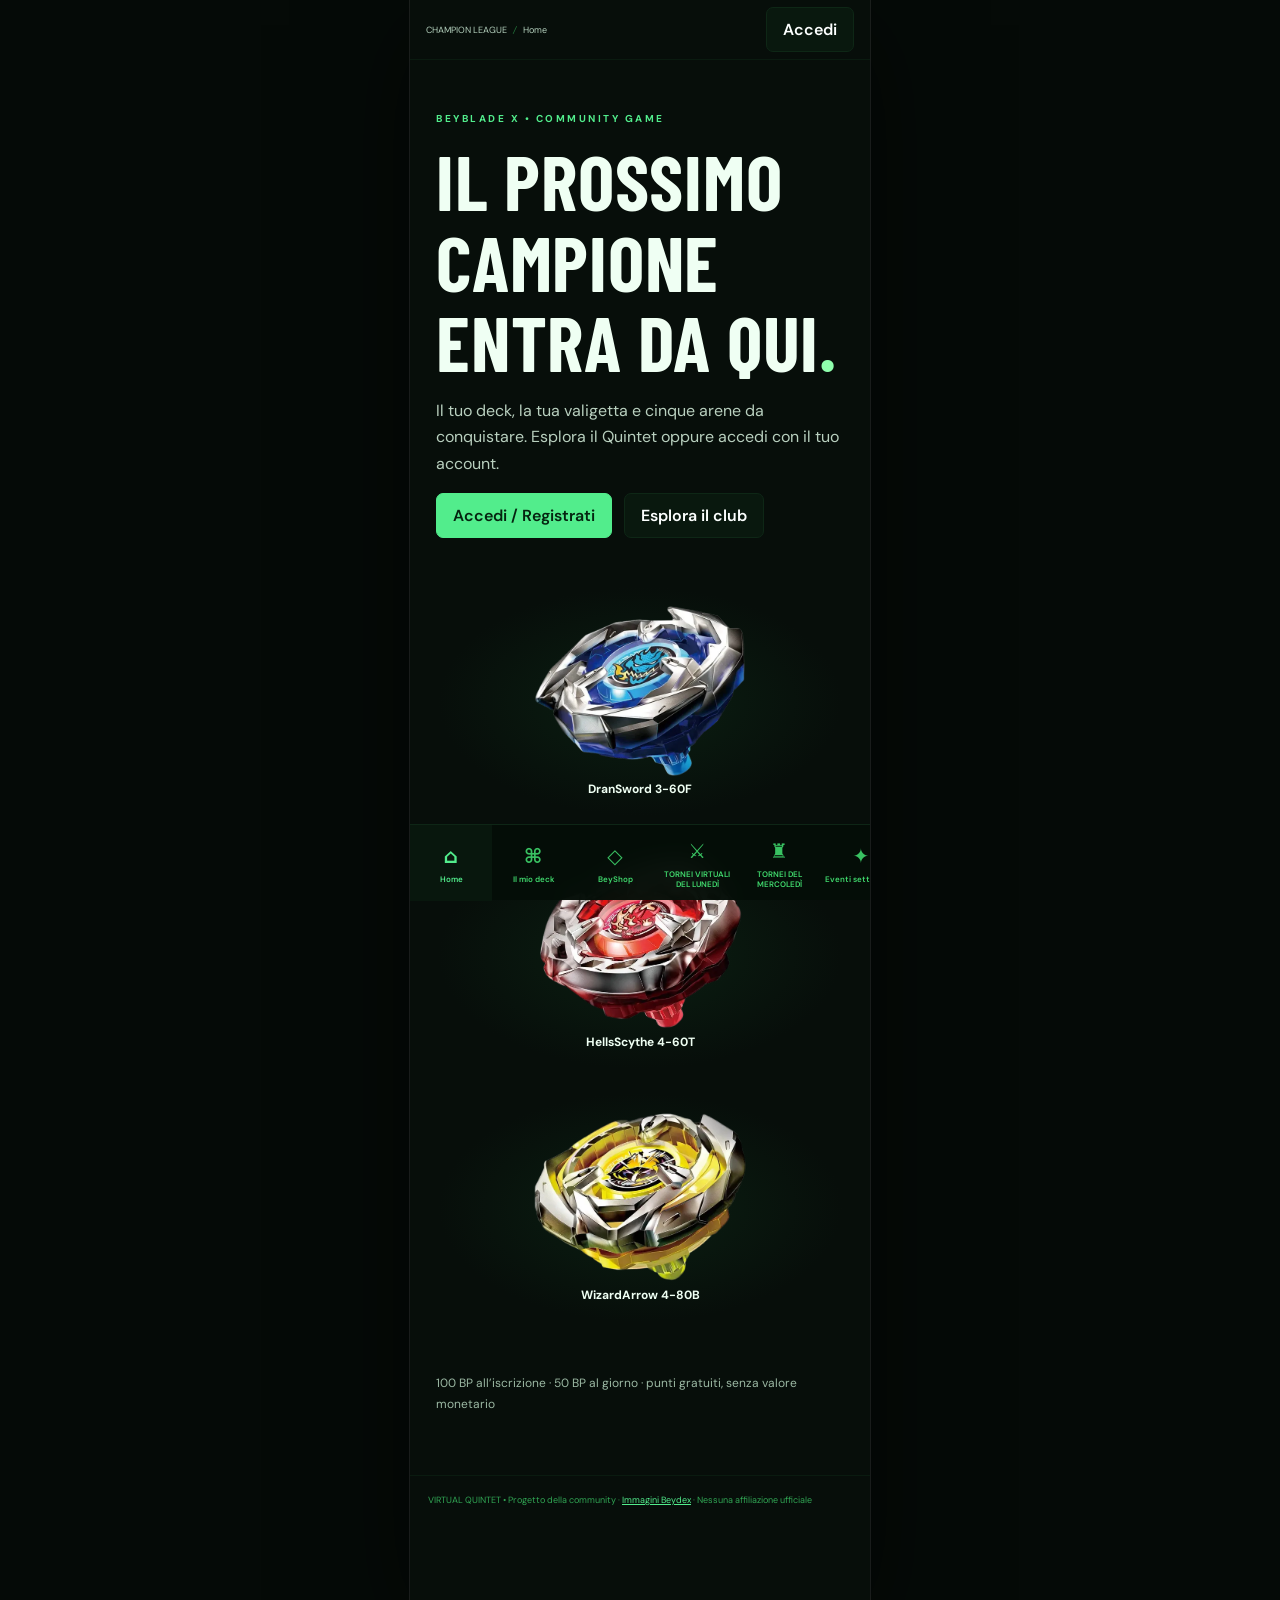
==== commit 6fb5ac03: "Add files via upload" ====
--- a/games.html
+++ b/games.html
@@ -1,6 +1,6 @@
-<!doctype html><html lang="it"><head><meta charset="UTF-8"><meta name="viewport" content="width=device-width, initial-scale=1"><meta name="theme-color" content="#050a07"><link rel="icon" href="./assets/icon-BPSHUrwV.svg"><link rel="manifest" href="./manifest.webmanifest"><title>Virtual Quintet • Beyblade X</title><script src="./supabase-config.js"></script><script src="./deck-stats.js"></script><link rel="apple-touch-icon" href="./assets/icon-180-C1kvj8vR.png">  <script type="module" crossorigin src="./assets/virtual-quintet.source-pZGwaOQ7.js"></script>
+<!doctype html><html lang="it"><head><meta charset="UTF-8"><meta name="viewport" content="width=device-width, initial-scale=1"><meta name="theme-color" content="#050a07"><link rel="icon" href="./assets/icon-BPSHUrwV.svg"><link rel="manifest" href="./manifest.webmanifest"><title>Virtual Quintet • Beyblade X</title><script src="./supabase-config.js"></script><script src="./deck-stats.js"></script><link rel="apple-touch-icon" href="./assets/icon-180-C1kvj8vR.png">  <script type="module" crossorigin src="./assets/virtual-quintet.source-DLzG6r2o.js"></script>
   <link rel="modulepreload" crossorigin href="./assets/react-DsRUno5P.js">
+  <link rel="modulepreload" crossorigin href="./assets/supabase-s3XNS0mn.js">
   <link rel="modulepreload" crossorigin href="./assets/qr-DpynCwP9.js">
-  <link rel="modulepreload" crossorigin href="./assets/supabase-s3XNS0mn.js">
-  <link rel="stylesheet" crossorigin href="./assets/virtual-quintet-DlWoCdtH.css">
+  <link rel="stylesheet" crossorigin href="./assets/virtual-quintet-CVrigy2s.css">
 </head><body><div id="vq-root"></div></body></html>
--- a/assets/virtual-quintet-CVrigy2s.css
+++ b/assets/virtual-quintet-CVrigy2s.css
@@ -0,0 +1 @@
+@import"https://fonts.googleapis.com/css2?family=Barlow+Condensed:wght@500;600;700;800&family=DM+Sans:wght@400;500;600;700&display=swap";:root{font-family:DM Sans,system-ui,sans-serif;color:#fff;background:#040a06;font-synthesis:none;color-scheme:dark;--muted:#40d76c;--cyan:#3ed169;--orange:#44e473;--line:#0b1e12}*{box-sizing:border-box}body{margin:0}button,input,select{font:inherit}button,a.button,.file-button{border:1px solid #0e2716;color:#fcfffe;background:#09180e;border-radius:7px;padding:11px 16px;cursor:pointer;font-weight:600;text-decoration:none;display:inline-flex;align-items:center;justify-content:center;gap:8px}button:hover,a.button:hover{border-color:var(--cyan);background:#0b1f12}button:disabled{opacity:.4;cursor:not-allowed}.primary{background:var(--cyan)!important;color:#050d08!important;border-color:var(--cyan)!important}input,select{width:100%;padding:11px;border:1px solid #0e2716;background:#050e08;border-radius:6px;color:#fff}input[type=checkbox]{width:auto}input[type=range]{width:160px}label{display:block;font-size:13px;color:#50f588;margin:10px 0}label select,label input{margin-top:7px}a{color:var(--cyan)}h1,h2,h3,p{margin-top:0}h1,h2,.brand,.score{font-family:Barlow Condensed,Impact,sans-serif;letter-spacing:.01em}h1{font-size:clamp(36px,4vw,56px);line-height:1.05;margin-bottom:16px}h2{font-size:30px;margin-bottom:14px}h3{font-size:17px}p{line-height:1.65;color:#4af57e}small{font-size:12px;color:#42df70}button:focus-visible,a:focus-visible,[tabindex]:focus-visible{outline:3px solid var(--orange);outline-offset:3px}.layout{display:flex;min-height:100vh}.sidebar{width:244px;position:fixed;inset:0 auto 0 0;background:#050d08;border-right:1px solid #0a1b10;display:flex;flex-direction:column;padding:30px 20px;z-index:10}.brand{display:flex;align-items:center;gap:12px;text-decoration:none;color:#fff;line-height:1.1;font-size:18px;letter-spacing:2px;margin-bottom:42px}.brand strong{display:block;font-size:26px;letter-spacing:1px}.brand-symbol{font-size:42px;color:var(--cyan);font-weight:800;font-style:italic;letter-spacing:-10px;padding-right:12px}.brand-symbol span{color:var(--orange)}.sidebar-caption{font-size:9px;letter-spacing:2px;color:#31a553;margin:0 12px 13px}.sidebar nav{display:flex;flex-direction:column;gap:4px}.sidebar nav button{border:0;background:none;justify-content:flex-start;color:#40d96d;font-size:13px;padding:12px;white-space:nowrap}.sidebar nav button span{font-size:19px;width:22px;color:#39c262}.sidebar nav button.active{color:var(--cyan);background:#08170d}.sidebar nav button.active span{color:var(--cyan)}.back-link{font-size:11px;margin:28px 10px;color:#3cc965}.fine-print{font-size:10px;color:#2a8d47;margin:10px;line-height:1.8}.workspace{margin-left:244px;width:calc(100% - 244px);min-width:0}.topbar{height:80px;border-bottom:1px solid #0a1b10;display:flex;justify-content:space-between;align-items:center;padding:0 42px;gap:10px}.topbar>span{font-size:11px;letter-spacing:1.6px;color:#42de70}.topbar em{margin:0 15px;color:#24783d}.topbar>div{display:flex;align-items:center;gap:24px}.balance{font-size:13px;color:var(--orange);font-weight:700}.topbar button{font-size:12px;padding:7px 13px}main{padding:38px 42px 60px;max-width:1450px;margin:auto}footer{padding:22px 42px;border-top:1px solid #0a1b10;font-size:10px;color:#31a654}.eyebrow{display:block;font-size:10px;letter-spacing:2.5px;color:var(--cyan);font-weight:700;margin-bottom:15px}.hero{display:grid;grid-template-columns:1.2fr 1fr;gap:20px;background:radial-gradient(ellipse at 80% 50%,#0a1c10 0,transparent 60%),#06110a;border:1px solid #0c2113;position:relative;overflow:hidden;border-radius:12px;padding:42px;margin-bottom:24px}.hero h1{font-size:clamp(42px,5vw,72px);text-transform:uppercase}.hero h1 span,.welcome h1 span{color:var(--orange)}.hero p{max-width:360px;font-size:14px}.hero-art{position:relative;display:grid;place-items:center;min-height:270px}.hero-art img{width:95%;max-height:320px;object-fit:contain;z-index:1;filter:drop-shadow(0 15px 30px #0008);animation:float 5s ease-in-out infinite}.orbit{position:absolute;width:250px;height:250px;border:1px solid #3cca6655;border-radius:50%;box-shadow:0 0 0 28px #39bf6009,0 0 0 60px #39bf6005}.stats-row{display:grid;grid-template-columns:repeat(4,1fr);gap:15px;margin-bottom:25px}.stats-row article{border:1px solid var(--line);background:#061009;border-radius:8px;padding:20px}.stats-row small{font-size:9px;letter-spacing:1.4px}.stats-row strong{display:block;font-family:Barlow Condensed,sans-serif;font-size:34px;margin-top:10px}.stats-row em{font-family:DM Sans,sans-serif;font-style:normal;font-size:12px;color:#3cca66}.panel{background:#06110a;border:1px solid var(--line);border-radius:9px;padding:26px;margin-bottom:24px;min-width:0}.panel>button{margin:5px 8px 5px 0}.panel p{font-size:13px}.two,.three{display:grid;grid-template-columns:repeat(2,minmax(0,1fr));gap:22px}.three{grid-template-columns:repeat(3,minmax(0,1fr))}.section-heading{display:flex;align-items:center;justify-content:space-between}.tag{font-size:9px;letter-spacing:2px;border:1px solid #0e2616;padding:9px;color:var(--cyan);border-radius:4px}.map-panel{border:1px solid #102d1a;border-radius:10px;background:#07120a;overflow:hidden;margin:22px 0}.map-panel canvas{display:block;width:100%;image-rendering:pixelated;touch-action:none}.panel-label{display:flex;justify-content:space-between;gap:15px;padding:14px 18px;font-size:9px;letter-spacing:2px;color:#43e272}.map-toolbar{display:flex;align-items:center;gap:16px;padding:16px;flex-wrap:wrap}.dpad{display:flex;gap:5px;touch-action:none}.dpad button{padding:10px 14px;touch-action:none;-webkit-user-select:none;user-select:none}.file-button{font-size:11px;margin:0}.file-button input{display:none}.dialogue{margin:0 16px 12px;padding:14px;background:#050c07;border-left:2px solid var(--cyan);font-size:12px;min-height:50px}.map-panel>small{display:block;padding:0 16px 16px}.arena-grid{display:grid;grid-template-columns:repeat(auto-fit,minmax(150px,1fr));gap:12px;margin:20px 0}.arena-card{display:flex;flex-direction:column;align-items:flex-start;gap:12px;border:1px solid #0c2214;background:#07120a;border-radius:8px;padding:18px;text-align:left;min-width:0}.arena-card strong{font-size:14px}.arena-card>span:not(.arena-number){font-size:11px;color:#43e372}.arena-number{color:var(--cyan);font-size:32px;font-family:Barlow Condensed,sans-serif}.arena-card.mine{border-color:var(--orange)}.catalog-grid{display:grid;grid-template-columns:repeat(auto-fill,minmax(165px,1fr));gap:16px}.product-card{padding:20px;background:#06110a;border:1px solid #0c2013;border-radius:8px;display:flex;flex-direction:column;gap:12px;min-width:0}.product-card img{width:100%;height:150px;object-fit:contain}.product-card h3{line-height:1.3;margin:0}.product-card>span,.product-card details{font-size:12px;color:#44e674}.product-card button{margin-top:auto}.product-card.owned{border-color:#268041}.filters,.row{display:flex;gap:12px;align-items:center;flex-wrap:wrap}.filters{margin:22px 0}.filters input{flex:2;min-width:160px}.filters select{flex:1;min-width:120px}.note{font-size:12px;color:#45ea76;background:#08170d;padding:16px;border-radius:6px;border-left:2px solid var(--cyan)}.deck-card input{margin-bottom:10px}.combo-image{height:160px;width:100%;object-fit:contain;margin:8px 0 16px}.stat{display:flex;align-items:center;font-size:10px;gap:8px;margin:12px 0}.stat meter{flex:1;min-width:0}.stat strong{width:38px;text-align:right}.combo-stats>strong{font-size:13px;color:var(--cyan)}.order{display:grid;grid-template-columns:repeat(3,minmax(0,1fr));gap:10px}.order select{font-size:12px}.alert{padding:15px 18px;border-radius:6px;white-space:pre-wrap;font:inherit;font-size:13px;overflow-wrap:anywhere}.alert.error{background:#09190e;color:#eefaf0;border:1px solid #257d3f}.alert.success{background:#07140c;color:#4ff587;border:1px solid #0f2918}.welcome{padding:32px 10px}.welcome h1{font-size:clamp(48px,6vw,82px);text-transform:uppercase}.welcome>p{max-width:550px}.welcome .three{margin:48px 0}.starter-visual{text-align:center;background:radial-gradient(ellipse,#0b1f12,transparent 70%);padding:20px}.starter-visual img{height:170px;width:100%;object-fit:contain}.starter-visual strong{display:block;font-size:12px}.choice-grid{display:grid;grid-template-columns:repeat(auto-fill,minmax(125px,1fr));gap:10px}.choice-grid button{flex-direction:column;font-size:10px;padding:10px}.choice-grid img{width:100%;height:80px;object-fit:contain}.choice-grid .chosen{border-color:var(--orange);opacity:1}.gift-row{display:flex;gap:25px}.gift-row>img{width:160px;height:160px;object-fit:contain}.gift-row>div{flex:1}.profile-card{display:flex;flex-direction:column;align-items:flex-start;gap:15px}.profile-card code{word-break:break-all}.ranking{list-style:none;padding:0;counter-reset:rank}.ranking li{display:flex;align-items:center;gap:20px;padding:20px;background:#06110a;border-bottom:1px solid #0c2013;counter-increment:rank}.ranking li:before{content:counter(rank,decimal-leading-zero);color:#37ba5e}.ranking li span{margin-left:auto;color:var(--cyan)}.ledger,.event-row{display:flex;justify-content:space-between;gap:15px;font-size:12px;padding:15px 0;border-bottom:1px solid var(--line);align-items:center}.ledger strong{white-space:nowrap;color:var(--orange)}.modal-backdrop{position:fixed;top:0;right:0;bottom:0;left:0;background:#020503d9;z-index:100;display:grid;place-items:center;padding:20px;-webkit-backdrop-filter:blur(6px);backdrop-filter:blur(6px)}.modal{position:relative;width:min(700px,100%);max-height:90dvh;overflow:auto;border:1px solid #22733a;background:#06120a;border-radius:12px;padding:32px}.modal-close{position:absolute;right:14px;top:12px;padding:5px 12px;font-size:20px}.modal>.eyebrow{padding-right:25px}.stadium{position:relative;height:240px;max-width:440px;margin:10px auto;background:radial-gradient(ellipse,#0d2415 20%,#08150c 60%,#34b159 61%,#09180e 65%,transparent 66%);overflow:hidden;border-radius:50%}.spin{position:absolute;width:48px;height:48px;display:grid;place-items:center;top:45%;border-radius:50%;border:8px dashed currentColor;background:#061009;font-weight:700}.bey-a{left:25%;color:var(--cyan);animation:orbit-a 1s linear infinite}.bey-b{right:25%;color:var(--orange);animation:orbit-b .8s linear infinite}.loser{animation-duration:1.8s}.finish-over .loser,.finish-xtreme .loser{animation:exit-ring 1.7s ease-in forwards}.finish-burst .loser{animation:burst 1.7s ease-in forwards}.finish-spin .loser{animation:stop-spin 1.7s ease-out forwards}.finish-label{position:absolute;bottom:15px;width:100%;text-align:center;font-family:Barlow Condensed,sans-serif;font-size:24px;color:#fcfffe;text-shadow:0 3px 8px #000}.replay{text-align:center}.replay .row{justify-content:center}.score{font-size:42px;color:var(--cyan)}progress{width:100%;accent-color:var(--cyan)}@keyframes float{50%{transform:translateY(-12px) rotate(8deg)}}@keyframes orbit-a{to{transform:rotate(360deg) translate(28px) rotate(-360deg)}}@keyframes orbit-b{to{transform:rotate(-360deg) translate(24px) rotate(360deg)}}@keyframes exit-ring{to{transform:translate(170px,-100px) rotate(720deg);opacity:0}}@keyframes burst{to{transform:scale(1.8) rotate(420deg);opacity:0;border-width:2px}}@keyframes stop-spin{to{transform:rotate(500deg) skew(20deg);filter:grayscale(1)}}@media(max-width:1100px){.sidebar{width:210px;padding:25px 14px}.workspace{margin-left:210px;width:calc(100% - 210px)}main{padding:28px 25px}.topbar{padding:0 25px}.three{grid-template-columns:repeat(2,minmax(0,1fr))}.stats-row{grid-template-columns:repeat(2,1fr)}.hero{padding:30px}.hero-art{min-height:220px}}@media(max-width:760px){.layout{display:block}.sidebar{position:fixed;inset:auto 0 0;width:100%;height:70px;padding:0;background:#050e08f5;border-top:1px solid #0e2616;border-right:0;display:block;-webkit-backdrop-filter:blur(12px);backdrop-filter:blur(12px)}.brand,.sidebar-caption,.back-link,.fine-print{display:none}.sidebar nav{flex-direction:row;overflow-x:auto;height:70px;gap:0}.sidebar nav button{flex-direction:column;justify-content:center;gap:4px;padding:6px 13px;min-width:75px;font-size:9px;border-radius:0}.sidebar nav button span{font-size:19px}.workspace{width:100%;margin:0;padding-bottom:70px}.topbar{height:64px;padding:0 18px}.topbar>span{font-size:9px;letter-spacing:.7px}.topbar em{margin:0 6px}.topbar>div{gap:12px}.balance{font-size:11px}main{padding:28px 18px 40px}.hero{grid-template-columns:1fr;padding:26px;gap:0}.hero h1{font-size:50px}.hero-art{min-height:180px;height:180px;position:absolute;width:180px;right:-30px;bottom:20px;opacity:.2;pointer-events:none}.hero>div:first-child{position:relative;z-index:2}.hero p{max-width:230px}.hero-art img{max-height:180px}.orbit{width:140px;height:140px}.two,.three{grid-template-columns:1fr}.stats-row{gap:10px}.stats-row article{padding:16px}.panel{padding:20px}.section-heading .tag{display:none}.section-heading h1{font-size:36px}.map-toolbar{gap:10px;padding:12px}.dpad{width:100%}.dpad button{flex:1}.map-toolbar>button{flex:1;font-size:12px}.file-button{flex:1;padding:12px 8px}.arena-grid{grid-template-columns:repeat(2,minmax(0,1fr))}.arena-card:last-child{grid-column:auto}.catalog-grid{grid-template-columns:repeat(2,minmax(0,1fr));gap:10px}.product-card{padding:14px}.product-card img{height:120px}.product-card h3{font-size:13px}.product-card button{padding:10px;font-size:11px}.welcome{padding:15px 0}.welcome .three{grid-template-columns:repeat(3,minmax(0,1fr));gap:2px}.starter-visual{padding:0}.starter-visual img{height:100px}.starter-visual strong{font-size:9px}.welcome h1{font-size:48px}.modal{padding:25px 18px}.order{gap:5px}.order select{font-size:10px;padding:8px}.gift-row{display:block}.gift-row>img{height:130px;width:100%}.event-row{flex-wrap:wrap}.event-row>div{width:100%}footer{padding:20px 18px}.ledger{font-size:11px}.filters{flex-direction:column}.filters>*{width:100%}.modal-backdrop{padding:10px}}@media(prefers-reduced-motion:reduce){*,*:before,*:after{animation:none!important;scroll-behavior:auto!important}}.avatar{width:80px;height:80px;border-radius:16px;color:#06120a;display:grid;place-items:center;font-family:Barlow Condensed,sans-serif;font-weight:800;font-size:32px}.avatar-small{width:38px;height:38px;font-size:16px;border-radius:8px;padding:0;min-width:38px}.bracket{display:flex;gap:24px;overflow:auto;padding:10px 0 20px}.bracket-round{min-width:230px;display:flex;flex-direction:column;justify-content:space-around;gap:18px}.bracket-round article{background:#050c07;border:1px solid #0d2315;padding:16px;border-radius:8px;font-size:13px}.bracket-round article>div{display:flex;justify-content:space-between;padding:8px 0}.bracket-round .victor{color:var(--cyan)}.bracket-round small{display:block;margin:10px 0}.bracket-round button{font-size:11px;padding:8px 12px}textarea{font:13px monospace;width:100%;background:#050d08;border:1px solid #102b19;color:#fff;border-radius:6px;padding:12px;resize:vertical}details>pre{max-width:100%;overflow:auto;font-size:11px}details{margin:10px 0}summary{cursor:pointer;font-size:12px;color:#4bf580}.tile-editor{max-width:100%;max-height:450px;overflow:auto;border:1px solid #112e1b;padding:8px;background:#040a06;margin:14px 0;touch-action:pan-x pan-y}.lucky-reveal{text-align:center;margin-top:28px;padding:25px;border:1px solid #257c3e;border-radius:9px;background:radial-gradient(circle at center,#0d2315,#060f09 70%)}.lucky-reveal>img{height:180px;max-width:100%;object-fit:contain;animation:prize-pop .7s ease-out}.lucky-ticket{display:flex;flex-direction:column;justify-content:center;gap:15px;margin:0 auto 25px;position:relative;width:min(300px,100%);height:170px;background:linear-gradient(125deg,#44e674,#4bf580);color:#08160d;clip-path:polygon(0 0,100% 0,100% 40%,96% 50%,100% 60%,100% 100%,0 100%,0 60%,4% 50%,0 40%);animation:ticket-shake .2s alternate infinite}.lucky-ticket>span{letter-spacing:3px;font-size:11px}.lucky-ticket>strong{font-family:Barlow Condensed,sans-serif;font-size:32px}.lucky-ticket>i{font-style:normal;font-size:28px}.lucky-ticket.opened{animation:prize-pop .6s ease-out;background:linear-gradient(125deg,#3bc664,#52f58b)}@keyframes ticket-shake{0%{transform:rotate(-2deg)}to{transform:rotate(2deg)}}@keyframes prize-pop{0%{transform:scale(.4);opacity:0}to{transform:scale(1);opacity:1}}.choice-grid.revealed button{animation:prize-pop .7s ease-out;opacity:1}.choice-grid.revealed button:nth-child(3n){animation-duration:1.1s}.choice-grid.revealed button:nth-child(3n+1){animation-duration:.9s}.phone-layout{display:block;width:100%;max-width:460px;margin:0 auto;background:#050d07;min-height:100dvh;box-shadow:0 0 0 1px #ffffff16,0 25px 100px #0008}.phone-layout .workspace{width:100%;margin:0;padding-bottom:82px}.phone-layout .sidebar{position:fixed;inset:auto auto 0 50%;transform:translate(-50%);width:min(460px,100%);height:76px;padding:0;background:#050e08f5;border:0;border-top:1px solid #0e2616;display:block;-webkit-backdrop-filter:blur(12px);backdrop-filter:blur(12px)}.phone-layout .brand,.phone-layout .sidebar-caption,.phone-layout .back-link,.phone-layout .fine-print{display:none}.phone-layout .sidebar nav{display:flex;flex-direction:row;justify-content:space-around;gap:0;height:76px;overflow-x:auto}.phone-layout .sidebar nav button{flex:1;min-width:0;flex-direction:column;justify-content:center;padding:8px 4px;gap:5px;font-size:9px;border-radius:0;white-space:normal}.phone-layout .sidebar nav button span{font-size:20px}.phone-layout .topbar{padding:0 16px;height:60px}.phone-layout .topbar>span{font-size:9px;letter-spacing:0}.phone-layout .topbar em{margin:0 4px}.phone-layout .topbar>div{gap:8px}.phone-layout .balance{font-size:10px}.phone-layout main{padding:20px 16px 30px}.phone-layout footer{padding:18px;font-size:9px}.phone-layout .three,.phone-layout .two{grid-template-columns:1fr}.phone-layout .stats-row{grid-template-columns:1fr 1fr;gap:10px}.phone-layout .hero{padding:22px;grid-template-columns:1fr}.phone-layout .hero-art{display:none}.phone-layout .hero h1{font-size:42px}.single-game .game-back{display:inline-flex;text-decoration:none;padding:10px 0 18px;min-height:44px;color:#53f58c}.game-cover{position:relative;overflow:hidden;padding:24px 18px;border-radius:22px;background:radial-gradient(circle at 90% 35%,#278342,transparent 70%),#08170d;margin-bottom:18px;min-height:200px}.game-cover>img{float:right;width:130px;height:130px;object-fit:contain;filter:drop-shadow(0 10px 15px #0008);margin:5px -12px 8px 10px}.game-cover h1{font-size:40px;margin-bottom:12px}.game-cover .eyebrow{font-size:9px;color:#4af57e;letter-spacing:1px}.game-cover p{font-size:13px;line-height:1.5;margin:0;color:#f5fff7}.single-game>.panel{padding:20px;border-radius:20px}.single-game>.panel>.eyebrow,.single-game>.panel>h2{display:none}.single-game .panel>button{width:100%;margin:10px 0;min-height:48px}.type-picks{display:grid;grid-template-columns:repeat(3,minmax(0,1fr));gap:8px;margin:16px 0 24px}.type-picks button{flex-direction:column;padding:10px 4px;font-size:11px;min-width:0}.type-picks img{width:100%;height:74px;object-fit:contain}.type-picks .chosen{border:2px solid #4af57e;background:#0b1f12}.single-game h3{font-size:15px;line-height:1.5}.single-game .arena-grid{grid-template-columns:1fr 1fr}.single-game .arena-card{padding:12px;gap:8px}.single-game .arena-card button{width:100%;font-size:11px;min-height:46px;padding:9px 4px}.single-game .choice-grid{grid-template-columns:repeat(3,minmax(0,1fr));gap:8px}.single-game .choice-grid button{min-width:0;overflow-wrap:anywhere;min-height:125px}.single-game .event-row{flex-wrap:wrap}.single-game .event-row>div{width:100%}.single-game .event-row button{flex:1}.game-menu{display:grid;gap:14px}.game-menu button{width:100%;min-height:120px;text-align:left;justify-content:flex-start;padding:15px;border-radius:18px;background:linear-gradient(120deg,#0c2113,#07130b)}.game-menu img{width:88px;height:88px;object-fit:contain}.game-menu button>span:nth-child(2){display:flex;flex:1;flex-direction:column;gap:8px}.game-menu strong{font-size:20px}.game-menu small{color:#4af57e}:root{--cyan:#52ed8c;--orange:#8fffad;--line:#24412e;--muted:#a3b9aa;background:#050a07;color:#effff3;color-scheme:dark}.primary{background:#52ed8c!important;color:#052410!important;border-color:#52ed8c!important}.guide-trigger{font-size:12px;margin-bottom:16px;background:#0e2115;border-color:#356a45;color:#aaffbf;min-height:44px}.game-guide{max-width:420px;background:#0a160e;border:1px solid #3d8d55;padding:25px;max-height:90dvh}.game-guide>img{display:block;width:95px;height:95px;object-fit:contain;margin:0 auto 15px}.game-guide h2{text-align:center;font-size:32px}.game-guide .eyebrow{text-align:center;color:#80ff9f}.game-guide ol{list-style:none;counter-reset:steps;padding:0;margin:20px 0}.game-guide li{counter-increment:steps;position:relative;padding-left:36px;margin:16px 0;font-size:13px;line-height:1.6;color:#d4e7da}.game-guide li:before{content:counter(steps);position:absolute;left:0;top:1px;display:grid;place-items:center;width:25px;height:25px;border-radius:50%;background:#183c24;color:#83ffa7;font-weight:800}.game-guide>button{width:100%;min-height:50px}.test-mode-banner{background:#12331e;color:#acffbf;border:1px solid #39754b;padding:13px 15px;font-size:12px;border-radius:12px}.type-picks .chosen{border-color:#75ff99;background:#163f23}.phone-layout{background:#070e0a}.game-cover,.game-menu button{background:radial-gradient(circle at 95% 30%,#245f37,transparent 75%),#0c1c12}.game-menu small,.game-cover .eyebrow{color:#9affb0}p{color:#b9d0bf}small{color:#9bb8a3}.game-cover p{color:#e3f4e8}.phone-layout .topbar>span{color:#b4d0bd}.tournament-tabs{display:grid;grid-template-columns:1fr 1fr;gap:8px;margin:15px 0 20px}.tournament-tabs button{font-size:12px;white-space:normal;min-height:55px}.tournament-tabs [aria-pressed=true]{border:2px solid #7effa5;background:#183e24;color:#beffd0}.tournament-events .panel>button{display:block;width:100%;margin:14px 0 0}.round-lineup{display:grid;gap:10px;margin:18px 0}.round-lineup article{display:flex;align-items:center;gap:9px;background:#08140c;border:1px solid #31543b;padding:10px;border-radius:14px}.lineup-position{display:grid;place-items:center;min-width:23px;height:25px;background:#245f36;border-radius:50%;color:#beffd0;font-weight:800}.round-lineup img{width:60px;height:64px;object-fit:contain}.round-lineup article>div:not(.lineup-controls){flex:1;min-width:0}.round-lineup strong{display:block;font-size:12px;overflow-wrap:anywhere}.round-lineup small{display:block;font-size:9px;line-height:1.5;margin-top:6px}.lineup-controls{display:flex;flex-direction:column;gap:3px}.lineup-controls button{min-height:34px;min-width:34px;padding:5px}.confirm-order{width:100%;min-height:50px}.confirmation-count{font-weight:800;color:#a0ffbc}.tournament-hub .panel h2{display:block;font-size:24px}.phone-layout .sidebar nav{overflow-x:auto;justify-content:flex-start}.phone-layout .sidebar nav button{min-width:82px;flex:1 0 82px;font-size:8px}.my-tournament-deck>h2{display:block!important;margin-top:22px}.lineup-stats{display:flex;gap:8px;font-size:10px;color:#9affb6;margin-top:7px}.sport-bracket{display:flex;gap:25px;overflow-x:auto;padding:14px 0 25px}.sport-round{min-width:235px;display:flex;flex-direction:column;justify-content:space-around;gap:20px;position:relative}.sport-round h3{color:#aaffc0;text-align:center}.sport-match{position:relative;border:1px solid #365d40;background:#09190e;border-radius:12px;padding:13px}.sport-match:after{content:"";position:absolute;left:100%;top:50%;width:26px;border-top:1px solid #457e51}.sport-round:last-child .sport-match:after{display:none}.sport-match>div{display:flex;justify-content:space-between;gap:8px;padding:9px 0;font-size:12px}.sport-match .victor{color:#8affb1;font-weight:800}.sport-match small{display:block;padding-top:8px}.sport-match button{font-size:10px;margin-top:12px;width:100%}.sport-match.completed{border-color:#72d98a}.champion-banner{padding:16px;background:#1e4529;border:1px solid #66c680;border-radius:12px;text-align:center;font-weight:800}.match-detail small{display:block;line-height:1.5}.match-detail h2{padding-right:28px}.match-detail li{margin:12px 0}.virtual-page h1,.real-page h1{font-size:34px}.virtual-page .game-cover,.real-page .game-cover{min-height:210px}.sidebar nav button{white-space:normal;text-align:left}.phone-layout .sidebar nav button{text-align:center}.starter-choice-grid{display:grid;gap:12px}.starter-choice-grid>button{display:grid;grid-template-columns:90px 1fr;gap:8px 14px;align-items:center;text-align:left;padding:16px;border-radius:17px}.starter-choice-grid img{width:90px;height:95px;object-fit:contain;grid-row:span 2}.starter-choice-grid strong{font-size:16px}.starter-choice-grid small{line-height:1.6}.starter-choice-grid .chosen{background:#173f24;border:2px solid #88ffad}.starter-confirmation{margin-top:22px;border-top:1px solid #315e3d;padding-top:20px}.starter-confirmation button{width:100%;min-height:50px}.tournament-clock{padding:14px;border:1px solid var(--line);border-radius:12px;background:#0c2115}.tournament-clock strong{font-variant-numeric:tabular-nums}fieldset{border:1px solid var(--line);border-radius:12px;margin:18px 0;padding:16px}fieldset label{display:flex;gap:10px;align-items:center;margin:12px 0}fieldset input[type=radio]{width:auto;flex:none;accent-color:#6dff89}
